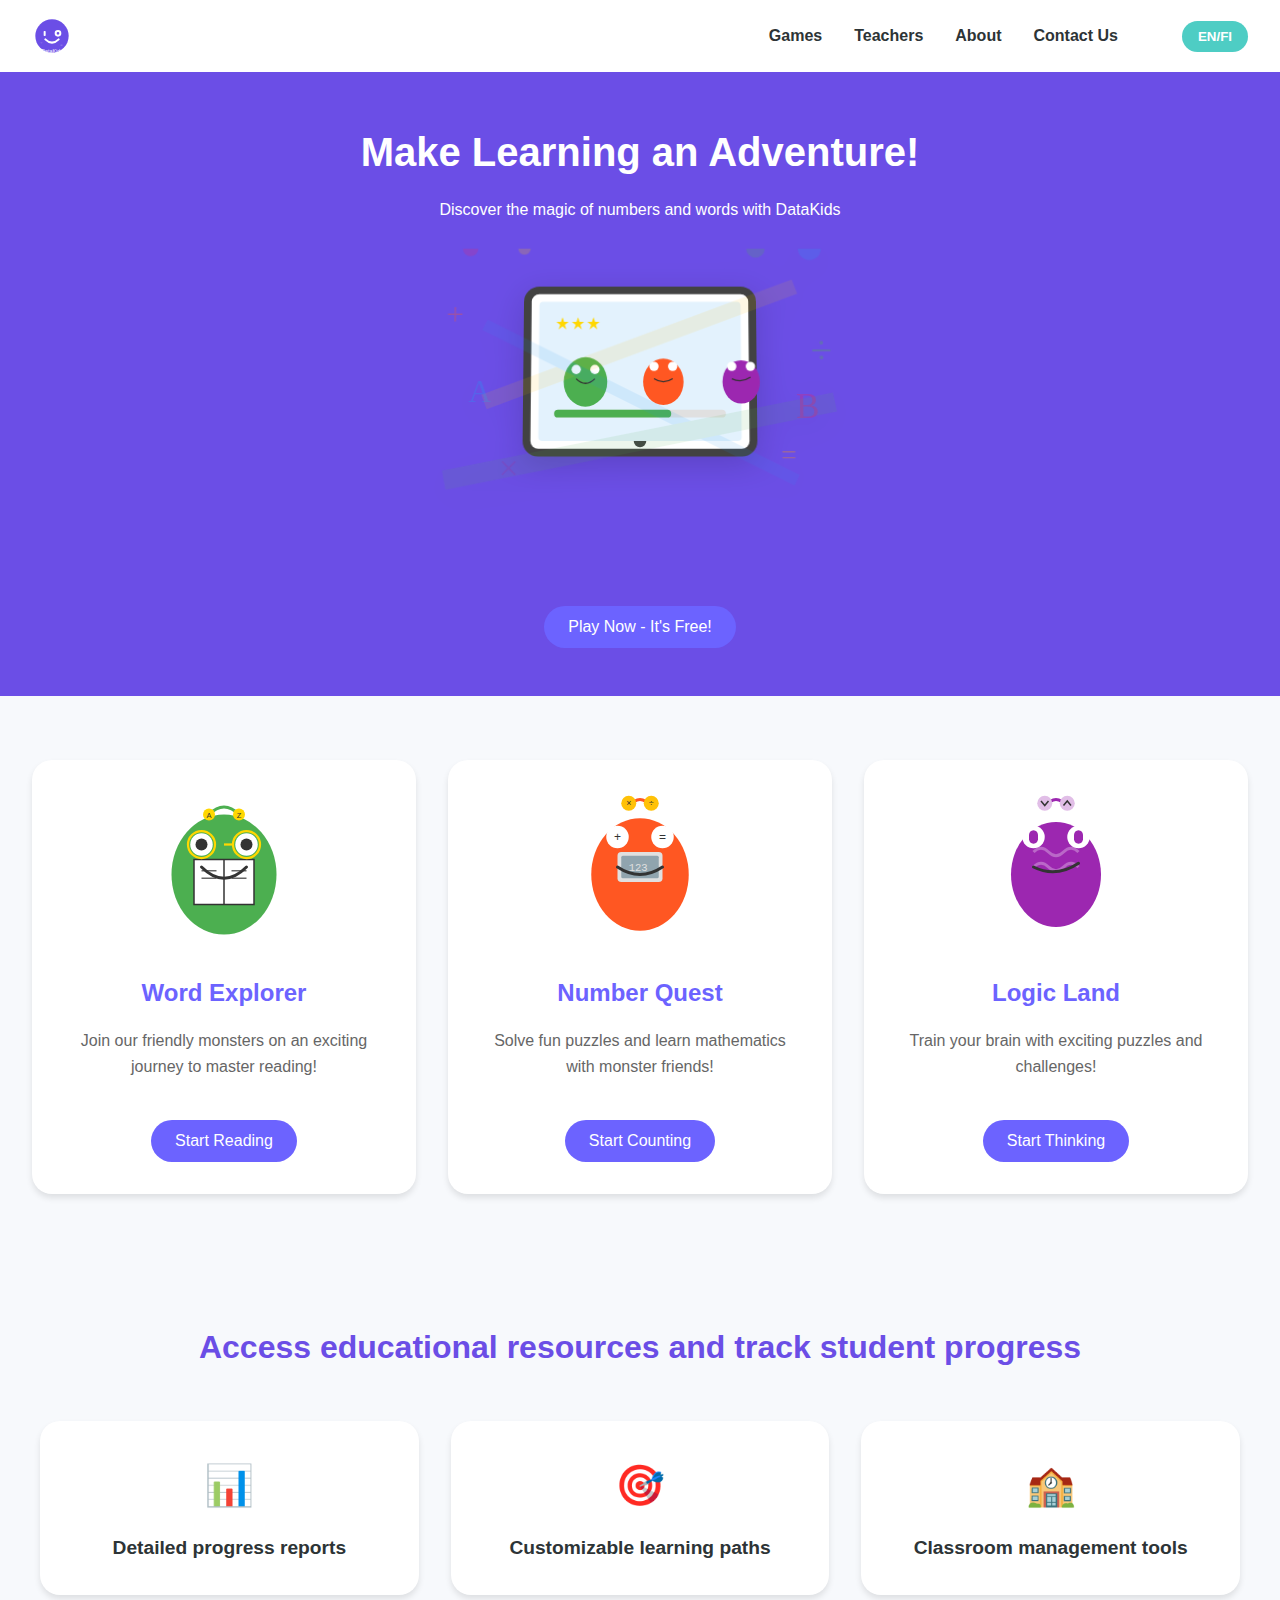
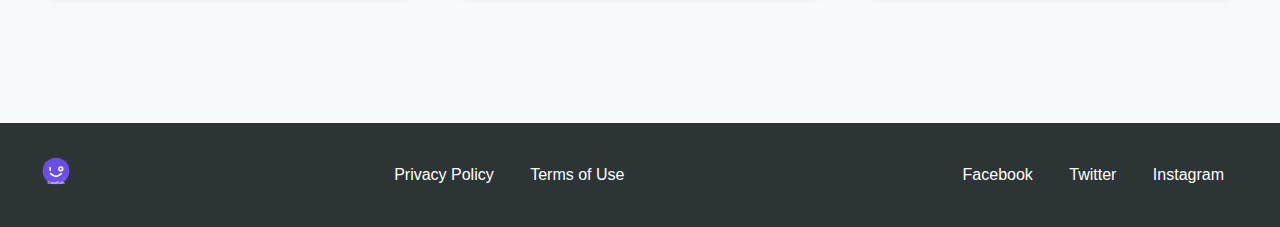
==== index.html @ b9754672 "Initial commit" ====
<!DOCTYPE html>
<html lang="en">
<head>
    <meta charset="UTF-8">
    <meta name="viewport" content="width=device-width, initial-scale=1.0">
    <title data-i18n="title">DataKids!</title>
    <link rel="stylesheet" href="styles.css">
</head>
<body>
    <nav class="main-nav">
        <div class="logo">
            <img src="images/datakids-logo.svg" alt="DataKids Logo">
        </div>
        <div class="nav-links">
            <div class="nav-left">
                <a href="#games" data-i18n="nav.games">Games</a>
                <a href="#teachers" data-i18n="nav.teachers">Teachers</a>
            </div>
            <div class="nav-right">
                <a href="about.html" data-i18n="nav.about">About</a>
                <a href="contact.html" data-i18n="nav.contact">Contact Us</a>
                <div class="language-toggle">
                    <button onclick="toggleLanguage()" class="lang-btn">EN/FI</button>
                </div>
            </div>
        </div>
    </nav>

    <header class="hero">
        <h1 data-i18n="hero.title">Make Learning an Adventure!</h1>
        <p data-i18n="hero.subtitle">Discover the magic of numbers and words with DataKids</p>
        <div class="hero-image">
            <img src="images/hero-tablet.svg" alt="Kid playing educational game">
        </div>
        <button class="cta-button" data-i18n="hero.cta">Play Now - It's Free!</button>
    </header>

    <section id="games" class="game-cards">
        <div class="card reading">
            <img src="images/reading-monster.svg" alt="Reading Monster">
            <h2 data-i18n="games.reading.title">Word Explorer</h2>
            <p data-i18n="games.reading.description">Join our friendly monsters on an exciting journey to master reading!</p>
            <button class="game-button" data-i18n="games.reading.button">Start Reading</button>
        </div>

        <div class="card math">
            <img src="images/math-monster.svg" alt="Math Monster">
            <h2 data-i18n="games.math.title">Number Quest</h2>
            <p data-i18n="games.math.description">Solve fun puzzles and learn mathematics with monster friends!</p>
            <button class="game-button" onclick="location.href='number-quest.html'" data-i18n="games.math.button">Start Counting</button>
        </div>

        <div class="card logic">
            <img src="images/logic-monster.svg" alt="Logic Monster">
            <h2 data-i18n="games.logic.title">Logic Land</h2>
            <p data-i18n="games.logic.description">Train your brain with exciting puzzles and challenges!</p>
            <button class="game-button" data-i18n="games.logic.button">Start Thinking</button>
        </div>
    </section>
    <section id="teachers" class="teachers-section">
        <h2 data-i18n="teachers.title">Access educational resources and track student progress</h2>
        <div class="teacher-options">
            <div class="teacher-card">
                <div class="icon">📊</div>
                <h3 data-i18n="teachers.options.reports">Detailed progress reports</h3>
            </div>
            <div class="teacher-card">
                <div class="icon">🎯</div>
                <h3 data-i18n="teachers.options.paths">Customizable learning paths</h3>
            </div>
            <div class="teacher-card">
                <div class="icon">🏫</div>
                <h3 data-i18n="teachers.options.tools">Classroom management tools</h3>
            </div>
        </div>
    </section>
    <section id="privacy" class="policy-section" style="display: none;">
        <h2 data-i18n="privacy.title">Privacy Policy</h2>
        <!-- Privacy content will be added here -->
    </section>
    
    <section id="terms" class="policy-section" style="display: none;">
        <h2 data-i18n="terms.title">Terms of Use</h2>
        <!-- Terms content will be added here -->
    </section>

    <footer>
        <div class="footer-content">
            <div class="footer-logo">
                <img src="images/datakids-logo.svg" alt="DataKids Logo">
            </div>
            <div class="footer-links">
                <a href="#privacy" data-i18n="footer.privacy">Privacy Policy</a>
                <a href="#terms" data-i18n="footer.terms">Terms of Use</a>
            </div>
            <div class="social-links">
                <a href="#" class="social-icon">Facebook</a>
                <a href="#" class="social-icon">Twitter</a>
                <a href="#" class="social-icon">Instagram</a>
            </div>
        </div>
    </footer>

    <script src="translations.js"></script>
    <script src="script.js"></script>
</body>
</html>
---- styles.css ----
:root {
    --primary-color: #6B4EE6;
    --secondary-color: #FF6B6B;
    --accent-color: #4ECDC4;
    --background-color: #F7F9FC;
    --text-color: #2D3436;
}

* {
    margin: 0;
    padding: 0;
    box-sizing: border-box;
    font-family: 'Arial Rounded MT Bold', 'Helvetica Rounded', Arial, sans-serif;
}

body {
    background-color: var(--background-color);
    color: var(--text-color);
    line-height: 1.6;
}

.main-nav {
    background-color: white;
    padding: 1rem 2rem;
    box-shadow: 0 2px 4px rgba(0,0,0,0.1);
    display: flex;
    justify-content: space-between;
    align-items: center;
}

.nav-links {
    display: flex;
    align-items: center;
    gap: 2rem;
}

.nav-left {
    display: flex;
    align-items: center;
    gap: 2rem;
}

.nav-right {
    display: flex;
    align-items: center;
    gap: 2rem;
    margin-left: auto;
}

.nav-links a {
    color: var(--text-color);
    text-decoration: none;
    font-weight: bold;
    transition: color 0.3s ease;
}

.nav-links a:hover {
    color: var(--primary-color);
}

.language-toggle {
    margin-left: 2rem;
}

.lang-btn {
    background-color: var(--accent-color);
    color: white;
    border: none;
    padding: 0.5rem 1rem;
    border-radius: 20px;
    cursor: pointer;
    font-weight: bold;
    transition: background-color 0.3s ease;
}

.lang-btn:hover {
    background-color: #45b6af;
}

.logo {
    display: flex;
    align-items: center;
}

.logo img {
    height: 40px;
    width: auto;
    /* Ensure crisp rendering on high DPI displays */
    image-rendering: -webkit-optimize-contrast;
    image-rendering: crisp-edges;
}

.hero {
    text-align: center;
    padding: 3rem 1rem;
    background-color: var(--primary-color);
    color: white;
    position: relative;
    overflow: hidden;
}

.hero h1 {
    font-size: 2.5rem;
    margin-bottom: 0.8rem;
}

.hero-image {
    max-width: 500px;
    margin: 1.5rem auto;
    padding: 0 1rem;
    position: relative;
    z-index: 1;
}

.hero-image img {
    width: 100%;
    height: auto;
    filter: drop-shadow(0 8px 16px rgba(0,0,0,0.15));
    transform: perspective(1000px) rotateX(5deg);
    transition: transform 0.3s ease;
}

.hero-image img:hover {
    transform: perspective(1000px) rotateX(2deg) translateY(-10px);
}

.cta-button {
    display: inline-block;
    padding: 12px 24px;
    background-color: #6C63FF;
    color: white;
    border: none;
    border-radius: 25px;
    font-size: 1rem;
    cursor: pointer;
    text-decoration: none;
    margin-top: 1rem;
    transition: transform 0.2s;
}

.cta-button:hover {
    transform: scale(1.05);
}

.game-cards {
    display: grid;
    grid-template-columns: repeat(auto-fit, minmax(300px, 1fr));
    gap: 2rem;
    padding: 4rem 2rem;
}

.card {
    background: white;
    padding: 2rem;
    border-radius: 20px;
    text-align: center;
    box-shadow: 0 4px 6px rgba(0, 0, 0, 0.1);
    display: flex;
    flex-direction: column;
    align-items: center;
    justify-content: space-between;
    height: 100%;
}

.card img {
    width: 150px;
    height: 150px;
    margin-bottom: 1rem;
}

.card h2 {
    color: #6C63FF;
    margin: 1rem 0;
}

.card p {
    color: #666;
    margin-bottom: 1.5rem;
}

.game-button {
    display: inline-block;
    padding: 12px 24px;
    background-color: #6C63FF;
    color: white;
    border: none;
    border-radius: 25px;
    font-size: 1rem;
    cursor: pointer;
    text-decoration: none;
    margin-top: 1rem;
    transition: transform 0.2s;
}

.game-button:hover {
    transform: scale(1.05);
}

footer {
    background-color: var(--text-color);
    color: white;
    padding: 2rem;
    margin-top: 4rem;
}

.footer-content {
    max-width: 1200px;
    margin: 0 auto;
    display: flex;
    justify-content: space-between;
    align-items: center;
}

.footer-logo img {
    height: 32px;
    width: auto;
}

.footer-links a, .social-links a {
    color: white;
    text-decoration: none;
    margin: 0 1rem;
}

/* Teachers Section */
.teachers-section {
    padding: 4rem 2rem;
    background-color: var(--background-color);
    text-align: center;
}

.teachers-section h2 {
    color: var(--primary-color);
    margin-bottom: 3rem;
    font-size: 2rem;
}

.teacher-options {
    display: grid;
    grid-template-columns: repeat(auto-fit, minmax(250px, 1fr));
    gap: 2rem;
    max-width: 1200px;
    margin: 0 auto;
}

.teacher-card {
    background: white;
    padding: 2rem;
    border-radius: 20px;
    box-shadow: 0 4px 6px rgba(0,0,0,0.1);
    transition: transform 0.3s ease;
}

.teacher-card:hover {
    transform: translateY(-5px);
}

.teacher-card .icon {
    font-size: 2.5rem;
    margin-bottom: 1rem;
}

.teacher-card h3 {
    color: var(--text-color);
    font-size: 1.2rem;
}

/* About Page Styles */
.about-hero {
    background-color: var(--primary-color);
    color: white;
    padding: 6rem 2rem;
    text-align: center;
}

.about-hero-content {
    max-width: 800px;
    margin: 0 auto;
}

.about-hero h1 {
    font-size: 3rem;
    margin-bottom: 1.5rem;
}

.lead-text {
    font-size: 1.2rem;
    line-height: 1.8;
    opacity: 0.9;
}

.about-content {
    padding: 4rem 2rem;
}

.content-wrapper {
    max-width: 1200px;
    margin: 0 auto;
    display: flex;
    align-items: center;
    gap: 4rem;
    padding: 4rem 0;
}

.content-wrapper.reverse {
    flex-direction: row-reverse;
}

.text-content {
    flex: 1;
}

.text-content h2 {
    color: var(--primary-color);
    font-size: 2rem;
    margin-bottom: 1.5rem;
}

.text-content p {
    font-size: 1.1rem;
    line-height: 1.7;
    color: var(--text-color);
}

.image-content {
    flex: 1;
    display: flex;
    justify-content: center;
    align-items: center;
}

.mission-icon, .approach-icon {
    font-size: 8rem;
    background: linear-gradient(135deg, var(--primary-color), var(--accent-color));
    -webkit-background-clip: text;
    -webkit-text-fill-color: transparent;
    text-shadow: 2px 2px 10px rgba(0,0,0,0.1);
}

.values-section {
    background-color: var(--background-color);
    padding: 4rem 2rem;
}

.values-grid {
    max-width: 1200px;
    margin: 0 auto;
    display: grid;
    grid-template-columns: repeat(auto-fit, minmax(300px, 1fr));
    gap: 2rem;
}

.value-card {
    background: white;
    padding: 2rem;
    border-radius: 20px;
    text-align: center;
    box-shadow: 0 4px 6px rgba(0,0,0,0.1);
    transition: transform 0.3s ease;
}

.value-card:hover {
    transform: translateY(-5px);
}

.value-icon {
    font-size: 3rem;
    margin-bottom: 1rem;
}

.value-card h3 {
    color: var(--primary-color);
    margin-bottom: 1rem;
    font-size: 1.5rem;
}

.value-card p {
    color: var(--text-color);
    line-height: 1.6;
}

.contact-section {
    text-align: center;
    padding: 4rem 2rem;
    max-width: 800px;
    margin: 0 auto;
}

.contact-content {
    margin-top: 2rem;
}

.contact-info {
    margin-top: 2rem;
}

.contact-section h2 {
    color: var(--primary-color);
    font-size: 2rem;
    margin-bottom: 1rem;
}

.contact-section p {
    font-size: 1.1rem;
    line-height: 1.6;
}

/* Contact Page Styles */
.contact-page {
    padding: 4rem 2rem;
    background: linear-gradient(135deg, var(--background-color) 0%, #e9ecef 100%);
    min-height: calc(100vh - 180px); /* Adjust for header/footer */
    display: flex;
    align-items: center;
}

.contact-container {
    max-width: 800px;
    margin: 0 auto;
    background-color: white;
    padding: 3rem;
    border-radius: 30px;
    box-shadow: 0 20px 40px rgba(0, 0, 0, 0.1);
    position: relative;
    overflow: hidden;
}

.contact-container::before {
    content: '';
    position: absolute;
    top: 0;
    left: 0;
    right: 0;
    height: 5px;
    background: linear-gradient(90deg, var(--primary-color), var(--secondary-color), var(--accent-color));
}

.contact-container h1 {
    color: var(--primary-color);
    text-align: center;
    margin-bottom: 1.5rem;
    font-size: 2.8rem;
    font-weight: bold;
    background: linear-gradient(135deg, var(--primary-color), var(--secondary-color));
    -webkit-background-clip: text;
    -webkit-text-fill-color: transparent;
    background-clip: text;
}

.contact-intro {
    text-align: center;
    margin-bottom: 3rem;
    color: var(--text-color);
    font-size: 1.2rem;
    max-width: 600px;
    margin-left: auto;
    margin-right: auto;
    line-height: 1.6;
}

.contact-form {
    margin-top: 2rem;
    display: grid;
    gap: 2rem;
    grid-template-columns: repeat(2, 1fr);
}

.form-group {
    margin-bottom: 0;
}

.form-group.full-width {
    grid-column: 1 / -1;
}

.form-group label {
    display: block;
    margin-bottom: 0.8rem;
    color: var(--text-color);
    font-weight: 600;
    font-size: 0.95rem;
    text-transform: uppercase;
    letter-spacing: 0.5px;
}

.form-group input,
.form-group select,
.form-group textarea {
    width: 100%;
    padding: 1rem;
    border: 2px solid #e1e1e1;
    border-radius: 15px;
    font-size: 1rem;
    transition: all 0.3s ease;
    background-color: #f8f9fa;
}

.form-group input:hover,
.form-group select:hover,
.form-group textarea:hover {
    background-color: #fff;
    border-color: #ccc;
}

.form-group input:focus,
.form-group select:focus,
.form-group textarea:focus {
    outline: none;
    border-color: var(--primary-color);
    box-shadow: 0 0 0 4px rgba(107, 78, 230, 0.1);
    background-color: #fff;
}

.submit-button {
    background: linear-gradient(135deg, var(--primary-color), #8067E8);
    color: white;
    border: none;
    padding: 1.2rem 2.5rem;
    border-radius: 30px;
    font-size: 1.1rem;
    font-weight: 600;
    cursor: pointer;
    width: 100%;
    transition: all 0.3s ease;
    text-transform: uppercase;
    letter-spacing: 1px;
    grid-column: 1 / -1;
    position: relative;
    overflow: hidden;
}

.submit-button:hover {
    transform: translateY(-2px);
    box-shadow: 0 10px 20px rgba(107, 78, 230, 0.2);
}

.submit-button:active {
    transform: translateY(0);
}

.contact-info {
    margin-top: 4rem;
    padding-top: 3rem;
    border-top: 2px solid #f0f0f0;
    text-align: center;
    display: grid;
    grid-template-columns: repeat(2, 1fr);
    gap: 2rem;
}

.info-item {
    padding: 1.5rem;
    background-color: #f8f9fa;
    border-radius: 20px;
    transition: all 0.3s ease;
}

.info-item:hover {
    background-color: #fff;
    box-shadow: 0 10px 20px rgba(0, 0, 0, 0.05);
    transform: translateY(-2px);
}

.info-item i {
    color: var(--primary-color);
    font-size: 1.5rem;
    margin-bottom: 0.5rem;
}

.info-item p {
    color: var(--text-color);
    font-weight: 500;
}

@media (max-width: 768px) {
    .hero h1 {
        font-size: 2rem;
    }
    
    .footer-content {
        flex-direction: column;
        text-align: center;
        gap: 1rem;
    }
    
    .nav-links {
        display: none;
    }
    
    .teachers-section h2 {
        font-size: 1.5rem;
    }
    
    .teacher-options {
        grid-template-columns: 1fr;
    }
    
    .about-hero h1 {
        font-size: 2rem;
    }
    
    .content-wrapper {
        flex-direction: column;
        padding: 2rem 0;
        gap: 2rem;
    }
    
    .content-wrapper.reverse {
        flex-direction: column;
    }
    
    .text-content {
        text-align: center;
    }
    
    .mission-icon, .approach-icon {
        font-size: 6rem;
    }
    
    .values-grid {
        grid-template-columns: 1fr;
    }
    
    .contact-container {
        padding: 2rem;
        margin: 1rem;
    }
    
    .contact-container h1 {
        font-size: 2.2rem;
    }

    .contact-form {
        grid-template-columns: 1fr;
    }

    .contact-info {
        grid-template-columns: 1fr;
    }

    .form-group input,
    .form-group select,
    .form-group textarea {
        padding: 0.9rem;
    }

    .submit-button {
        padding: 1rem 2rem;
    }
}
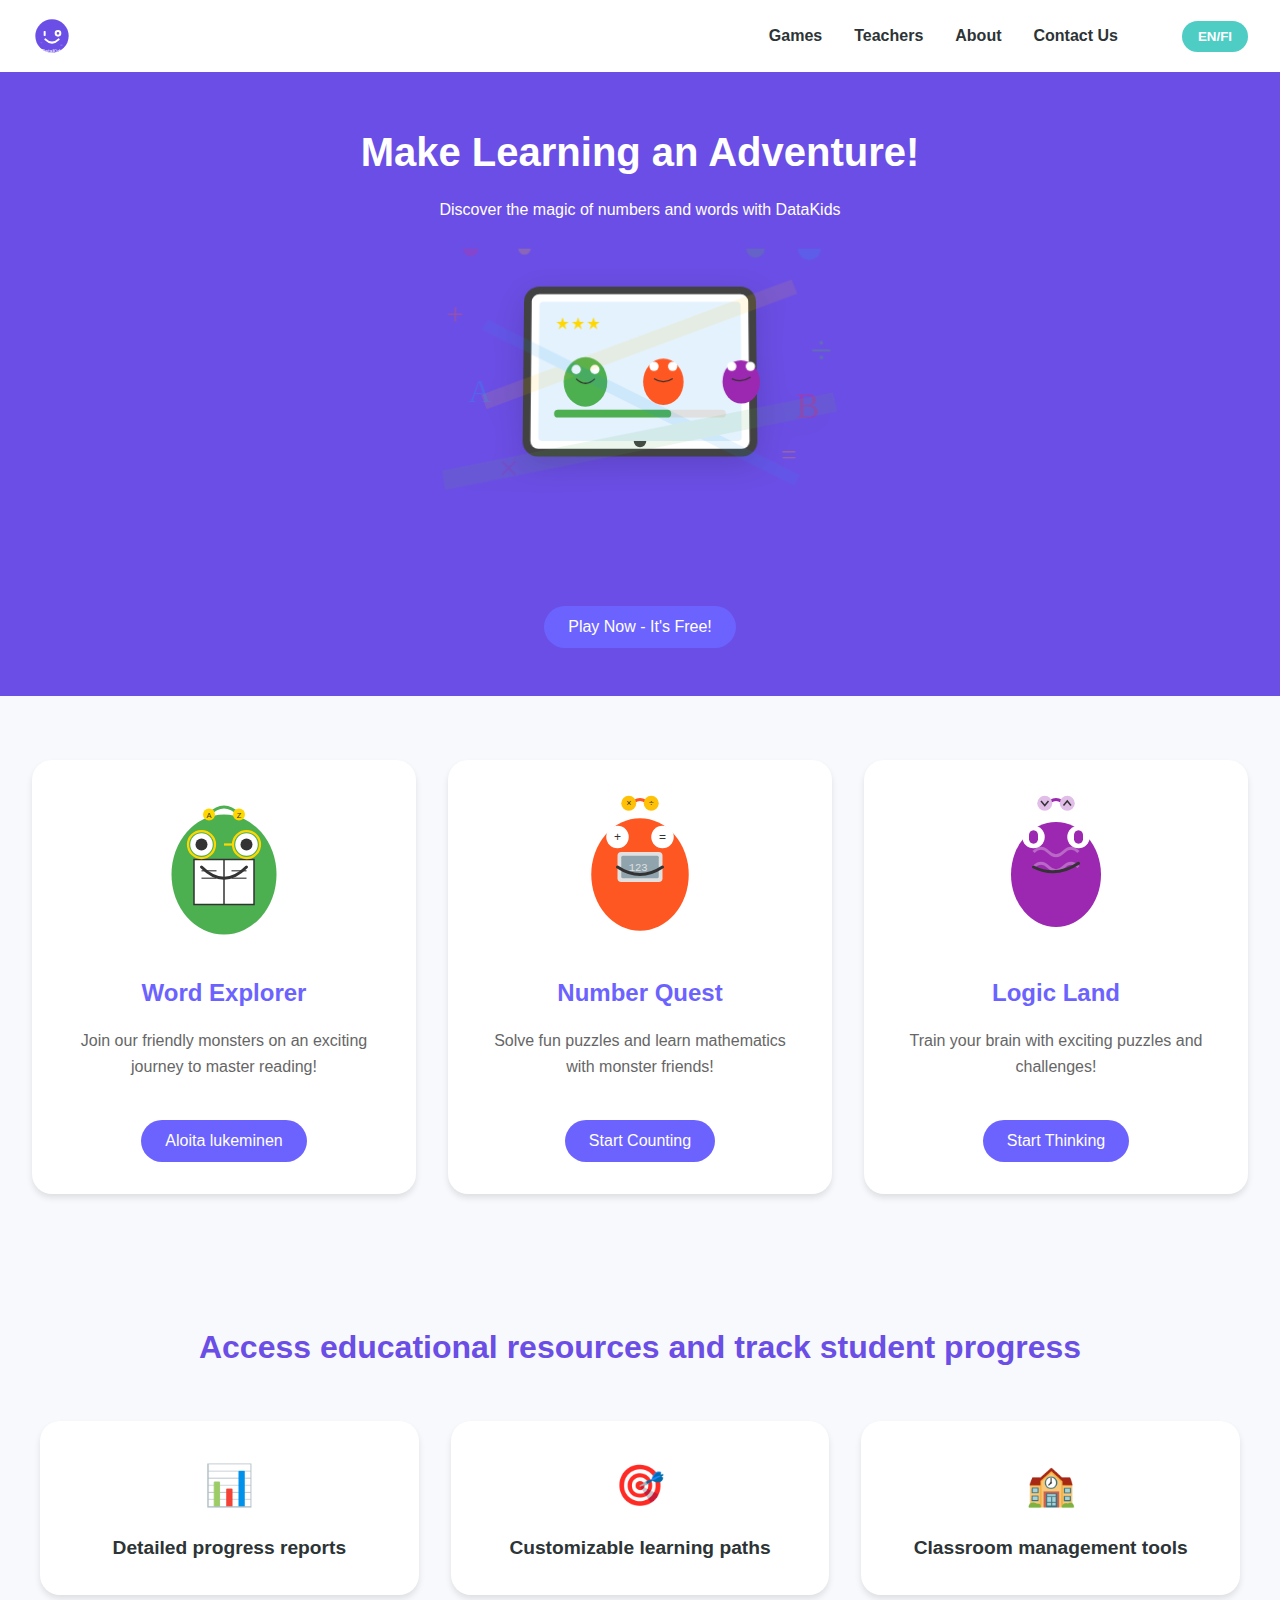
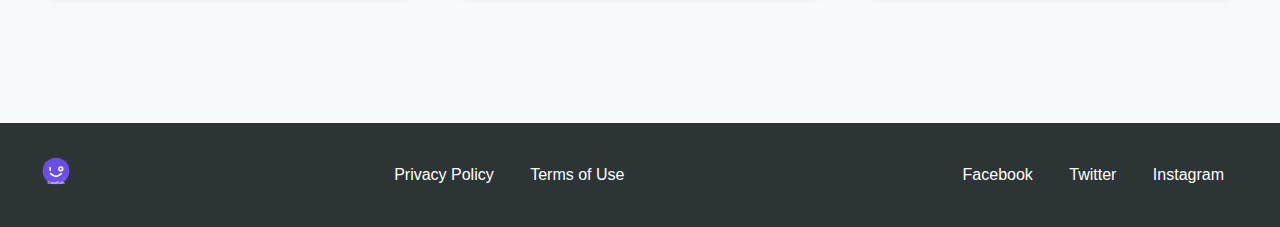
==== commit ef53f906: "Added math game and word search game with Finnish language support" ====
--- a/index.html
+++ b/index.html
@@ -40,7 +40,7 @@
             <img src="images/reading-monster.svg" alt="Reading Monster">
             <h2 data-i18n="games.reading.title">Word Explorer</h2>
             <p data-i18n="games.reading.description">Join our friendly monsters on an exciting journey to master reading!</p>
-            <button class="game-button" data-i18n="games.reading.button">Start Reading</button>
+            <button class="game-button" onclick="location.href='word-search.html'">Aloita lukeminen</button>
         </div>
 
         <div class="card math">
@@ -54,7 +54,7 @@
             <img src="images/logic-monster.svg" alt="Logic Monster">
             <h2 data-i18n="games.logic.title">Logic Land</h2>
             <p data-i18n="games.logic.description">Train your brain with exciting puzzles and challenges!</p>
-            <button class="game-button" data-i18n="games.logic.button">Start Thinking</button>
+            <button class="game-button" onclick="location.href='math-game.html'" data-i18n="games.logic.button">Aloita ajattelu</button>
         </div>
     </section>
     <section id="teachers" class="teachers-section">
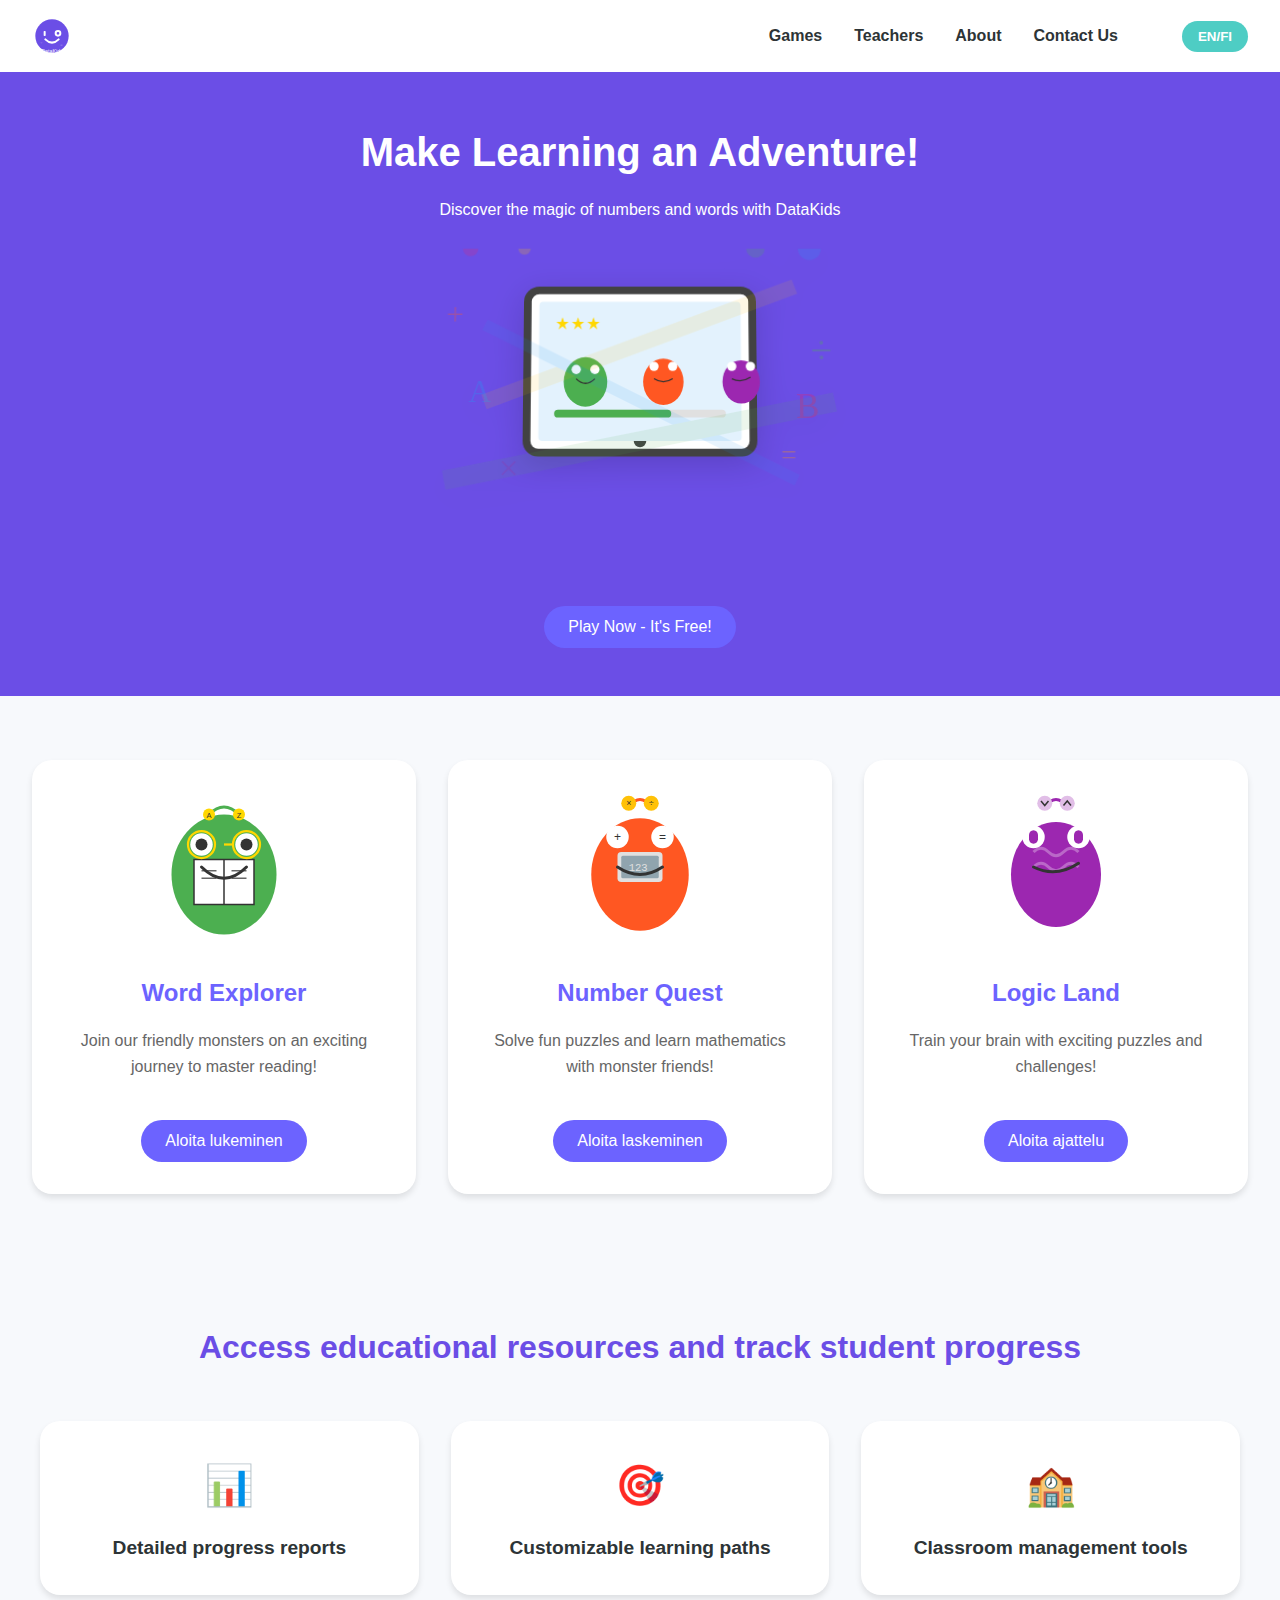
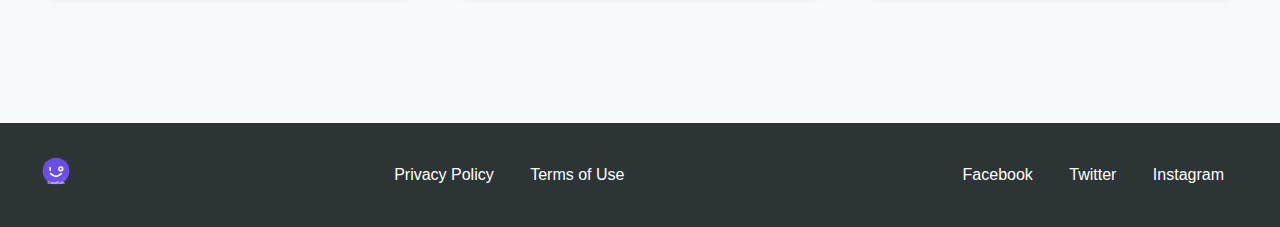
==== commit e7fa1c52: "Added player name and age collection with display on game pages" ====
--- a/index.html
+++ b/index.html
@@ -5,6 +5,54 @@
     <meta name="viewport" content="width=device-width, initial-scale=1.0">
     <title data-i18n="title">DataKids!</title>
     <link rel="stylesheet" href="styles.css">
+    <style>
+        /* Add these styles to your existing CSS */
+        .player-dialog-overlay {
+            display: none;
+            position: fixed;
+            top: 0;
+            left: 0;
+            width: 100%;
+            height: 100%;
+            background-color: rgba(0, 0, 0, 0.5);
+            z-index: 1000;
+            justify-content: center;
+            align-items: center;
+        }
+
+        .player-dialog {
+            background-color: white;
+            padding: 30px;
+            border-radius: 15px;
+            text-align: center;
+            box-shadow: 0 4px 6px rgba(0, 0, 0, 0.1);
+        }
+
+        .player-dialog input {
+            display: block;
+            margin: 10px auto;
+            padding: 8px;
+            width: 200px;
+            border: 2px solid #6c5ce7;
+            border-radius: 8px;
+            font-size: 1em;
+        }
+
+        .player-dialog button {
+            margin-top: 20px;
+            padding: 10px 20px;
+            background-color: #6c5ce7;
+            color: white;
+            border: none;
+            border-radius: 20px;
+            cursor: pointer;
+            font-size: 1em;
+        }
+
+        .player-dialog button:hover {
+            transform: scale(1.05);
+        }
+    </style>
 </head>
 <body>
     <nav class="main-nav">
@@ -40,21 +88,21 @@
             <img src="images/reading-monster.svg" alt="Reading Monster">
             <h2 data-i18n="games.reading.title">Word Explorer</h2>
             <p data-i18n="games.reading.description">Join our friendly monsters on an exciting journey to master reading!</p>
-            <button class="game-button" onclick="location.href='word-search.html'">Aloita lukeminen</button>
+            <button class="game-button" onclick="startGame('word-search.html')">Aloita lukeminen</button>
         </div>
 
         <div class="card math">
             <img src="images/math-monster.svg" alt="Math Monster">
             <h2 data-i18n="games.math.title">Number Quest</h2>
             <p data-i18n="games.math.description">Solve fun puzzles and learn mathematics with monster friends!</p>
-            <button class="game-button" onclick="location.href='number-quest.html'" data-i18n="games.math.button">Start Counting</button>
+            <button class="game-button" onclick="startGame('math-game.html')">Aloita laskeminen</button>
         </div>
 
         <div class="card logic">
             <img src="images/logic-monster.svg" alt="Logic Monster">
             <h2 data-i18n="games.logic.title">Logic Land</h2>
             <p data-i18n="games.logic.description">Train your brain with exciting puzzles and challenges!</p>
-            <button class="game-button" onclick="location.href='math-game.html'" data-i18n="games.logic.button">Aloita ajattelu</button>
+            <button class="game-button" onclick="startGame('word-search.html')">Aloita ajattelu</button>
         </div>
     </section>
     <section id="teachers" class="teachers-section">
@@ -84,6 +132,15 @@
         <!-- Terms content will be added here -->
     </section>
 
+    <div class="player-dialog-overlay" id="playerDialog">
+        <div class="player-dialog">
+            <h2>Tervetuloa pelaamaan!</h2>
+            <input type="text" id="playerName" placeholder="Nimesi" required>
+            <input type="number" id="playerAge" placeholder="Ikäsi" required min="1" max="99">
+            <button onclick="savePlayerInfo()">Aloita</button>
+        </div>
+    </div>
+
     <footer>
         <div class="footer-content">
             <div class="footer-logo">
@@ -101,6 +158,41 @@
         </div>
     </footer>
 
+    <script>
+        function savePlayerInfo() {
+            const name = document.getElementById('playerName').value.trim();
+            const age = document.getElementById('playerAge').value;
+            
+            if (!name || !age) {
+                alert('Täytä sekä nimi että ikä!');
+                return;
+            }
+            
+            localStorage.setItem('playerName', name);
+            localStorage.setItem('playerAge', age);
+            
+            // Hide dialog
+            document.getElementById('playerDialog').style.display = 'none';
+            
+            // Continue to selected game
+            if (window.gameToStart) {
+                location.href = window.gameToStart;
+            }
+        }
+
+        function startGame(gamePage) {
+            const playerName = localStorage.getItem('playerName');
+            if (!playerName) {
+                // Show player info dialog
+                window.gameToStart = gamePage;
+                document.getElementById('playerDialog').style.display = 'flex';
+            } else {
+                // Go directly to game if we already have player info
+                location.href = gamePage;
+            }
+        }
+    </script>
+
     <script src="translations.js"></script>
     <script src="script.js"></script>
 </body>
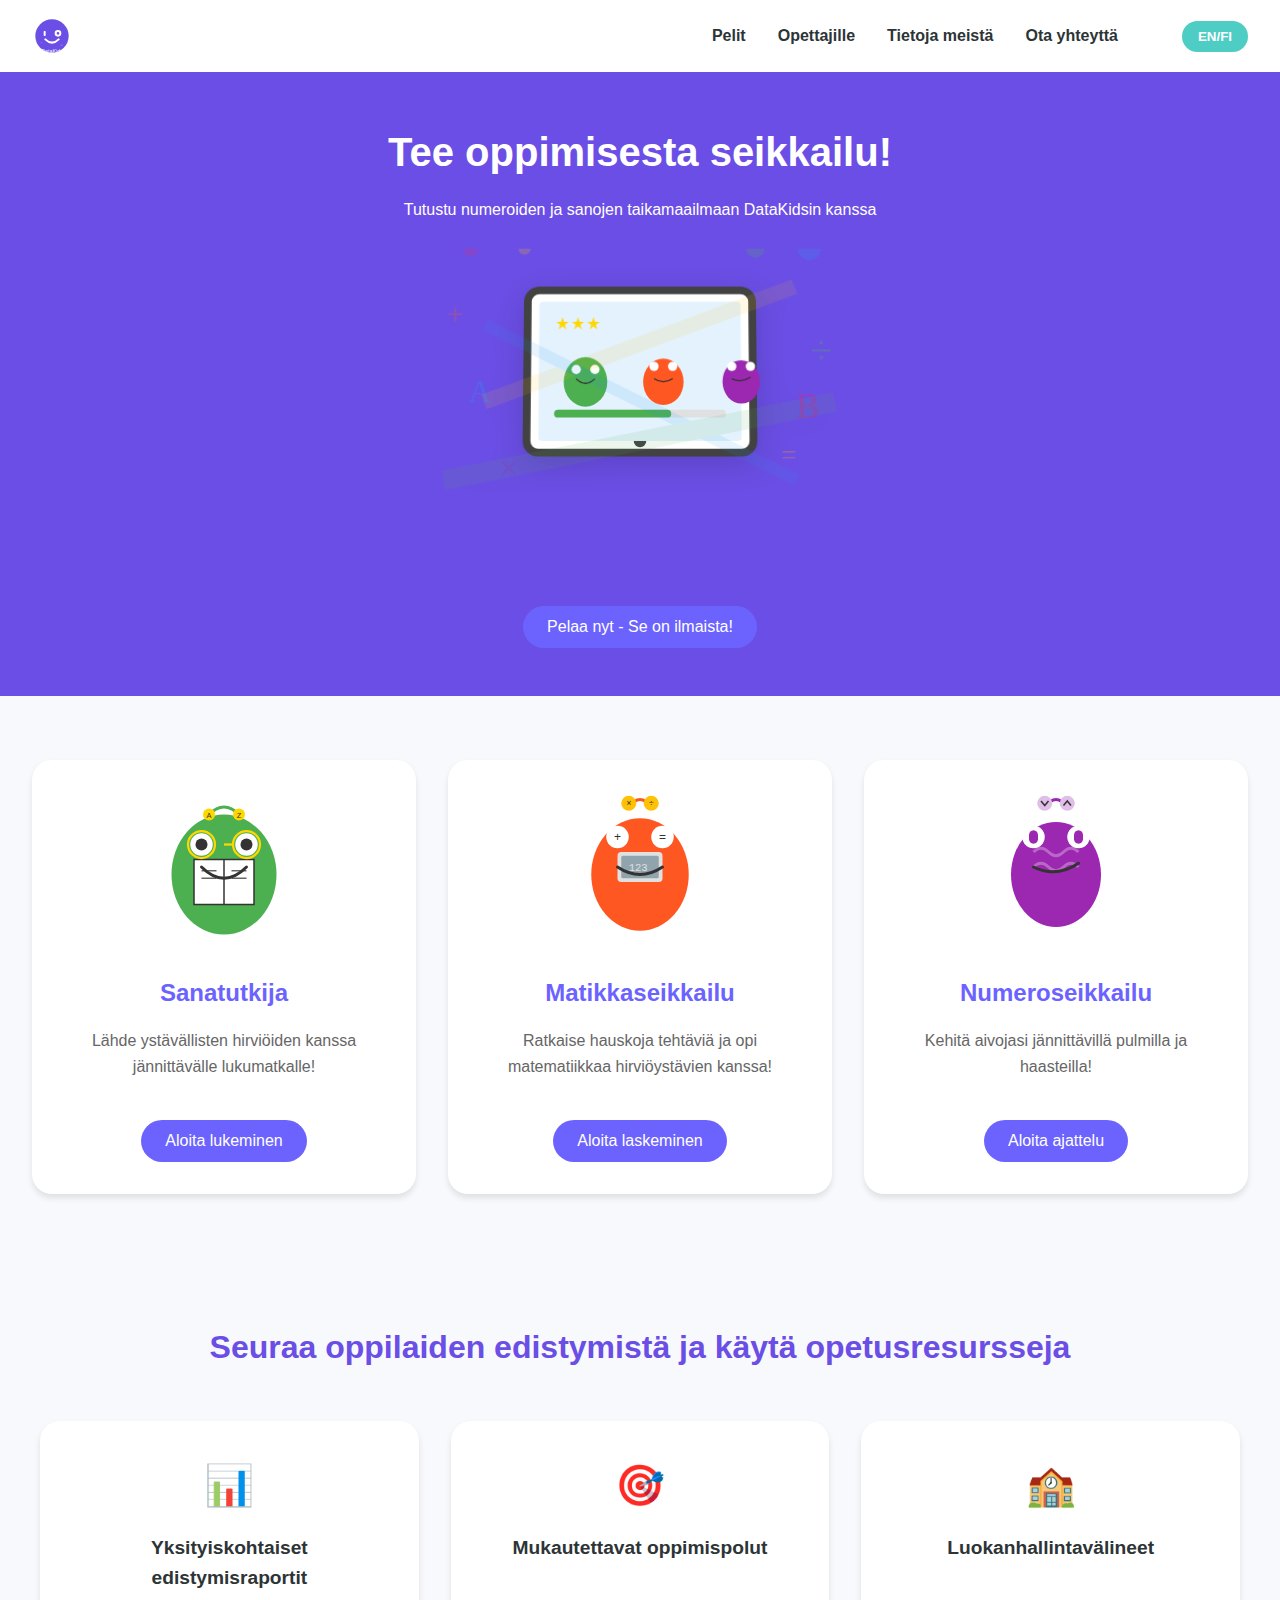
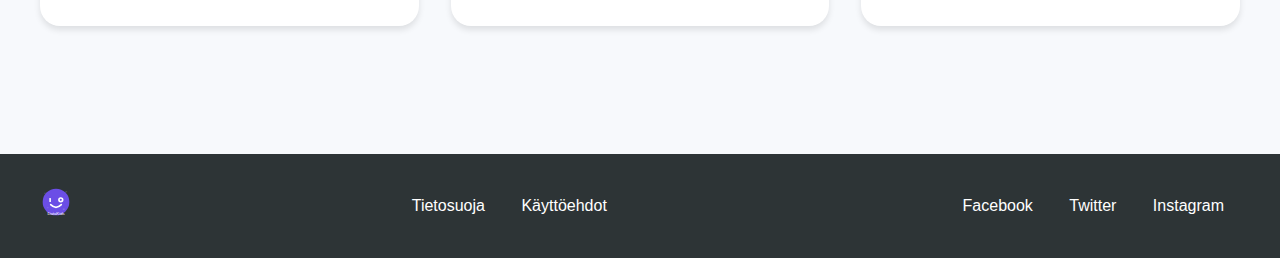
==== commit 5ef59dc3: "Added dashboard and made Finnish the default language" ====
--- a/index.html
+++ b/index.html
@@ -1,5 +1,5 @@
 <!DOCTYPE html>
-<html lang="en">
+<html lang="fi">
 <head>
     <meta charset="UTF-8">
     <meta name="viewport" content="width=device-width, initial-scale=1.0">
@@ -102,7 +102,7 @@
             <img src="images/logic-monster.svg" alt="Logic Monster">
             <h2 data-i18n="games.logic.title">Logic Land</h2>
             <p data-i18n="games.logic.description">Train your brain with exciting puzzles and challenges!</p>
-            <button class="game-button" onclick="startGame('word-search.html')">Aloita ajattelu</button>
+            <button class="game-button" onclick="startGame('number-quest.html')">Aloita ajattelu</button>
         </div>
     </section>
     <section id="teachers" class="teachers-section">
